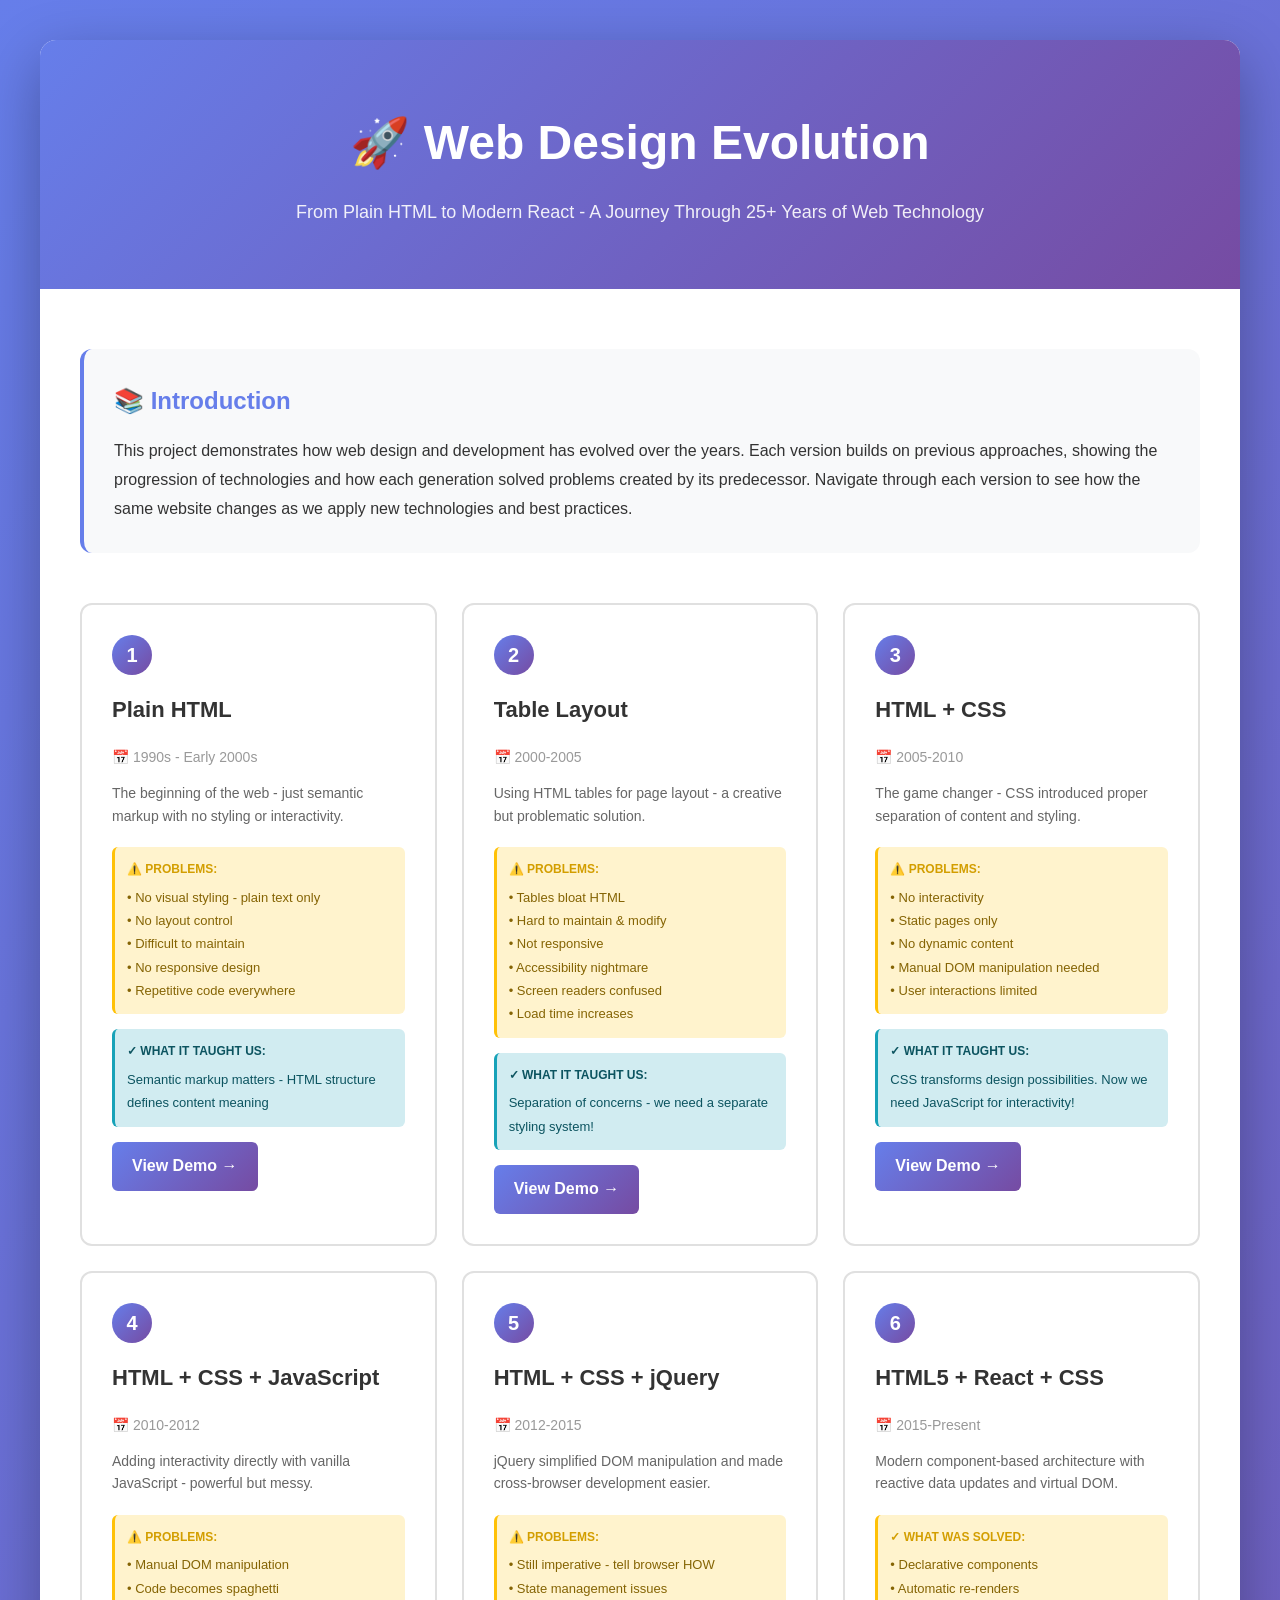
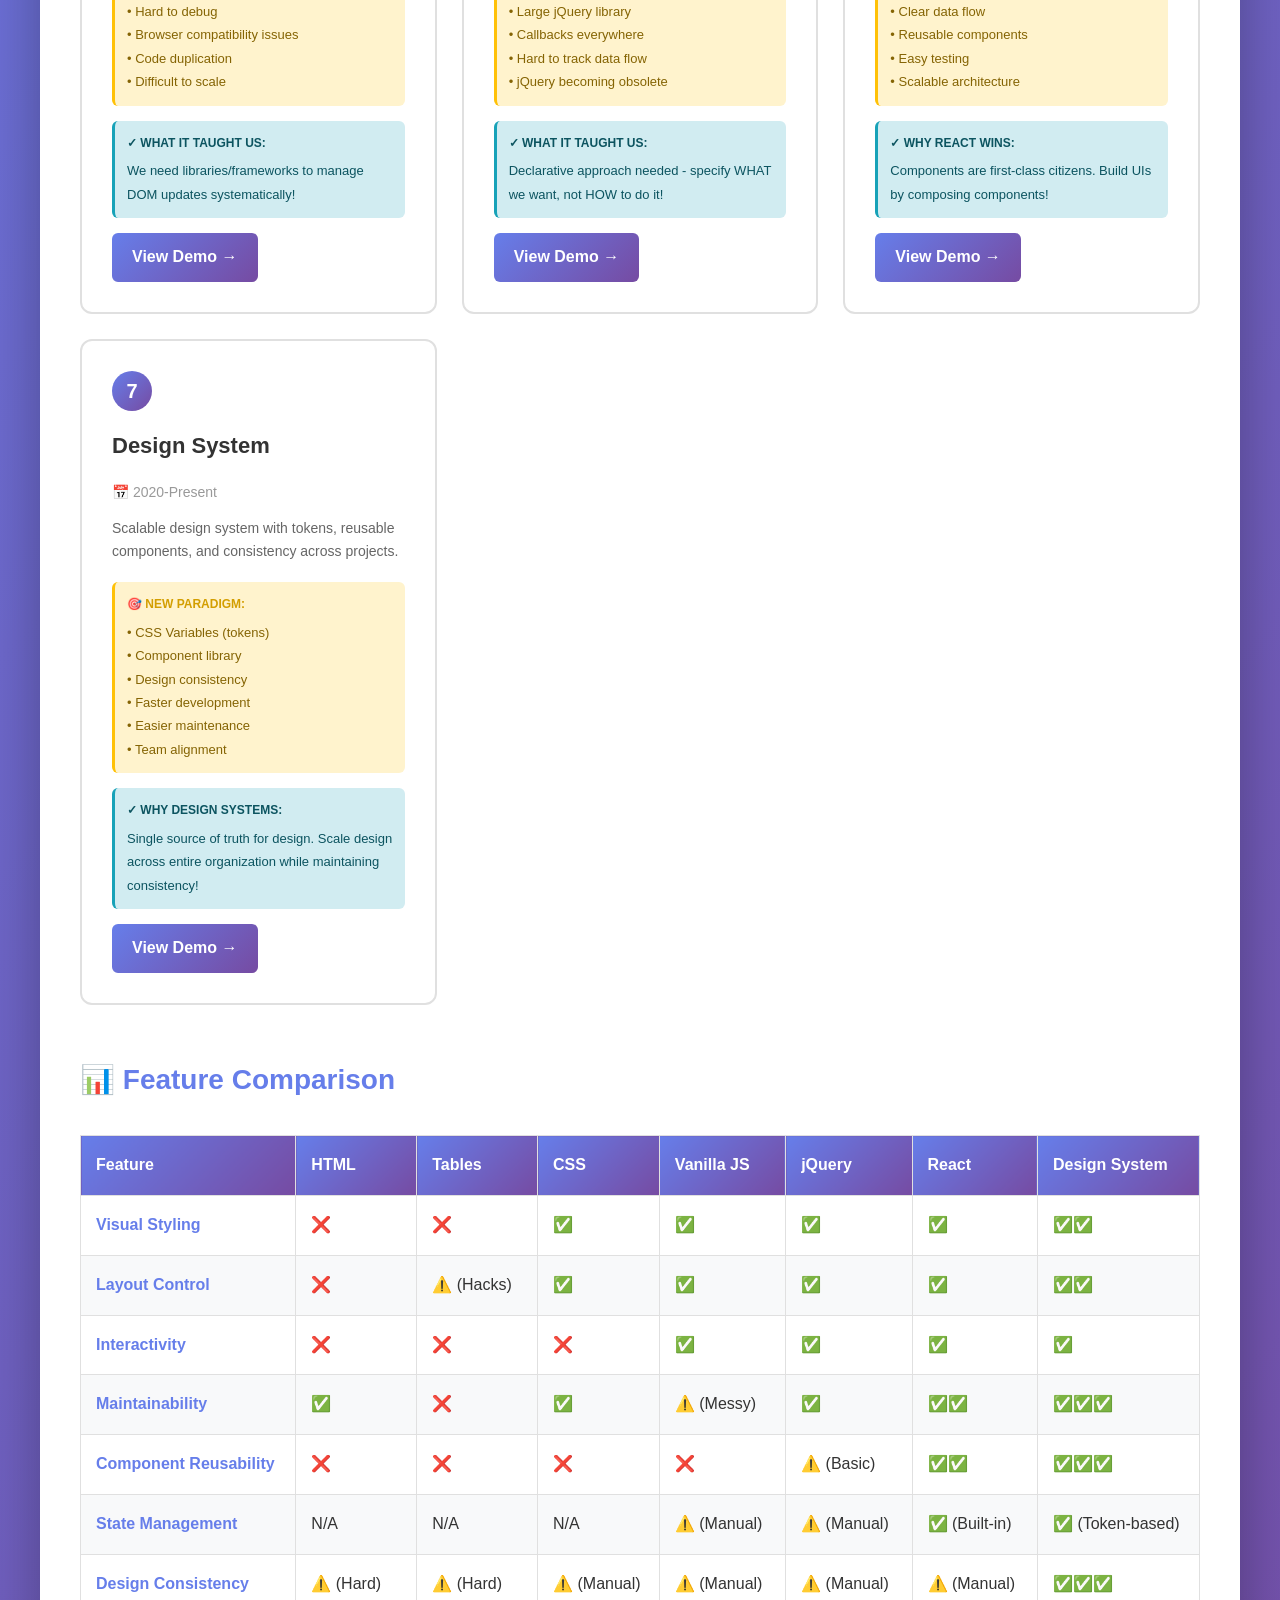
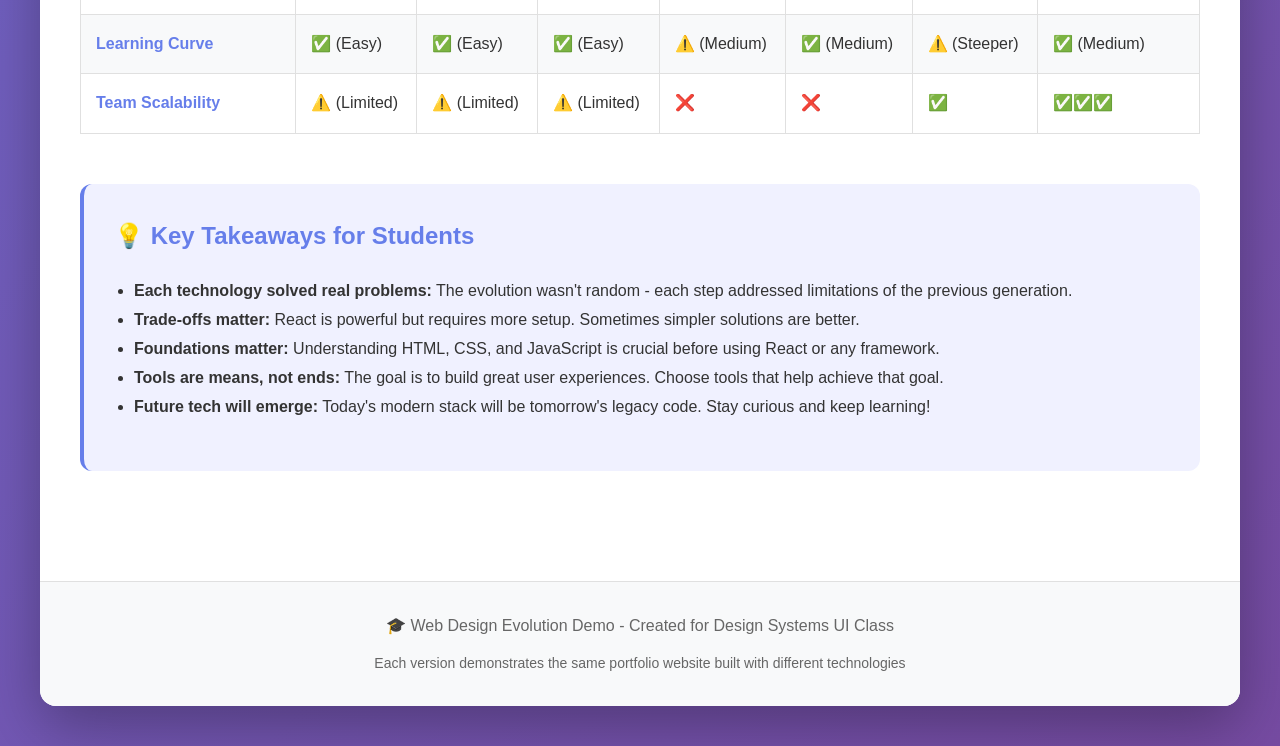
==== index.html @ edc9a47b "Remove submodules, add actual files" ====
<!DOCTYPE html>
<html>
<head>
  <meta charset="UTF-8">
  <meta name="viewport" content="width=device-width, initial-scale=1.0">
  <title>Web Design Evolution - From HTML to React</title>
  <style>
    * {
      margin: 0;
      padding: 0;
      box-sizing: border-box;
    }
    
    body {
      font-family: 'Segoe UI', Tahoma, Geneva, Verdana, sans-serif;
      line-height: 1.8;
      color: #333;
      background: linear-gradient(135deg, #667eea 0%, #764ba2 100%);
      min-height: 100vh;
      padding: 40px 20px;
    }

    .container {
      max-width: 1200px;
      margin: 0 auto;
      background: white;
      border-radius: 16px;
      box-shadow: 0 20px 60px rgba(0, 0, 0, 0.3);
      overflow: hidden;
    }

    header {
      background: linear-gradient(135deg, #667eea 0%, #764ba2 100%);
      color: white;
      padding: 60px 40px;
      text-align: center;
    }

    header h1 {
      font-size: 48px;
      margin-bottom: 10px;
    }

    header p {
      font-size: 18px;
      opacity: 0.9;
    }

    .content {
      padding: 60px 40px;
    }

    .intro {
      background: #f8f9fa;
      padding: 30px;
      border-radius: 12px;
      margin-bottom: 50px;
      border-left: 4px solid #667eea;
    }

    .intro h2 {
      color: #667eea;
      margin-bottom: 15px;
    }

    .evolution-grid {
      display: grid;
      grid-template-columns: repeat(auto-fit, minmax(280px, 1fr));
      gap: 25px;
      margin-bottom: 50px;
    }

    .evolution-card {
      background: white;
      border: 2px solid #e0e0e0;
      border-radius: 12px;
      padding: 30px;
      transition: all 0.3s cubic-bezier(0.4, 0, 0.2, 1);
      position: relative;
      overflow: hidden;
    }

    .evolution-card::before {
      content: '';
      position: absolute;
      top: 0;
      left: 0;
      right: 0;
      height: 4px;
      background: linear-gradient(90deg, #667eea, #764ba2);
      transform: scaleX(0);
      transform-origin: left;
      transition: transform 0.3s;
    }

    .evolution-card:hover {
      box-shadow: 0 12px 32px rgba(102, 126, 234, 0.2);
      transform: translateY(-8px);
      border-color: #667eea;
    }

    .evolution-card:hover::before {
      transform: scaleX(1);
    }

    .card-number {
      display: inline-block;
      background: linear-gradient(135deg, #667eea, #764ba2);
      color: white;
      width: 40px;
      height: 40px;
      border-radius: 50%;
      display: flex;
      align-items: center;
      justify-content: center;
      font-weight: bold;
      font-size: 20px;
      margin-bottom: 15px;
    }

    .card-title {
      font-size: 22px;
      font-weight: 600;
      color: #333;
      margin-bottom: 15px;
    }

    .card-year {
      font-size: 14px;
      color: #999;
      margin-bottom: 12px;
    }

    .card-description {
      font-size: 14px;
      color: #666;
      margin-bottom: 20px;
      line-height: 1.6;
    }

    .card-problems {
      background: #fff3cd;
      padding: 12px;
      border-radius: 6px;
      margin-bottom: 15px;
      border-left: 3px solid #ffc107;
    }

    .card-problems strong {
      color: #d39e00;
      display: block;
      margin-bottom: 5px;
      font-size: 12px;
      text-transform: uppercase;
    }

    .card-problems p {
      font-size: 13px;
      color: #856404;
      margin: 0;
    }

    .card-solutions {
      background: #d1ecf1;
      padding: 12px;
      border-radius: 6px;
      border-left: 3px solid #17a2b8;
    }

    .card-solutions strong {
      color: #0c5460;
      display: block;
      margin-bottom: 5px;
      font-size: 12px;
      text-transform: uppercase;
    }

    .card-solutions p {
      font-size: 13px;
      color: #0c5460;
      margin: 0;
    }

    .demo-link {
      display: inline-block;
      background: linear-gradient(135deg, #667eea, #764ba2);
      color: white;
      padding: 10px 20px;
      border-radius: 6px;
      text-decoration: none;
      font-weight: 600;
      margin-top: 15px;
      transition: all 0.3s;
    }

    .demo-link:hover {
      transform: translateX(5px);
      box-shadow: 0 4px 12px rgba(102, 126, 234, 0.3);
    }

    .timeline {
      position: relative;
      padding: 40px 0;
      margin-bottom: 50px;
    }

    .timeline::before {
      content: '';
      position: absolute;
      left: 50%;
      transform: translateX(-50%);
      width: 4px;
      height: 100%;
      background: linear-gradient(180deg, #667eea, #764ba2);
      opacity: 0.3;
    }

    .comparison-table {
      width: 100%;
      border-collapse: collapse;
      margin: 30px 0;
      background: white;
    }

    .comparison-table th,
    .comparison-table td {
      padding: 15px;
      text-align: left;
      border: 1px solid #e0e0e0;
    }

    .comparison-table th {
      background: linear-gradient(135deg, #667eea, #764ba2);
      color: white;
      font-weight: 600;
    }

    .comparison-table tr:nth-child(even) {
      background: #f8f9fa;
    }

    .comparison-table tr:hover {
      background: #f0f1ff;
    }

    .feature {
      font-weight: 600;
      color: #667eea;
    }

    footer {
      background: #f8f9fa;
      padding: 30px 40px;
      text-align: center;
      color: #666;
      border-top: 1px solid #e0e0e0;
    }

    @media (max-width: 768px) {
      header h1 {
        font-size: 32px;
      }

      .content {
        padding: 30px 20px;
      }

      .evolution-grid {
        grid-template-columns: 1fr;
      }

      .comparison-table th,
      .comparison-table td {
        padding: 10px;
        font-size: 13px;
      }
    }
  </style>
</head>
<body>
  <div class="container">
    <header>
      <h1>🚀 Web Design Evolution</h1>
      <p>From Plain HTML to Modern React - A Journey Through 25+ Years of Web Technology</p>
    </header>

    <div class="content">
      <div class="intro">
        <h2>📚 Introduction</h2>
        <p>This project demonstrates how web design and development has evolved over the years. Each version builds on previous approaches, showing the progression of technologies and how each generation solved problems created by its predecessor. Navigate through each version to see how the same website changes as we apply new technologies and best practices.</p>
      </div>

      <div class="evolution-grid">
        <!-- Version 1: HTML Only -->
        <div class="evolution-card">
          <div class="card-number">1</div>
          <div class="card-title">Plain HTML</div>
          <div class="card-year">📅 1990s - Early 2000s</div>
          <div class="card-description">The beginning of the web - just semantic markup with no styling or interactivity.</div>
          
          <div class="card-problems">
            <strong>⚠️ Problems:</strong>
            <p>• No visual styling - plain text only<br>• No layout control<br>• Difficult to maintain<br>• No responsive design<br>• Repetitive code everywhere</p>
          </div>

          <div class="card-solutions">
            <strong>✓ What It Taught Us:</strong>
            <p>Semantic markup matters - HTML structure defines content meaning</p>
          </div>

          <a href="01-html-only/index.html" class="demo-link">View Demo →</a>
        </div>

        <!-- Version 2: Table Layout -->
        <div class="evolution-card">
          <div class="card-number">2</div>
          <div class="card-title">Table Layout</div>
          <div class="card-year">📅 2000-2005</div>
          <div class="card-description">Using HTML tables for page layout - a creative but problematic solution.</div>
          
          <div class="card-problems">
            <strong>⚠️ Problems:</strong>
            <p>• Tables bloat HTML<br>• Hard to maintain & modify<br>• Not responsive<br>• Accessibility nightmare<br>• Screen readers confused<br>• Load time increases</p>
          </div>

          <div class="card-solutions">
            <strong>✓ What It Taught Us:</strong>
            <p>Separation of concerns - we need a separate styling system!</p>
          </div>

          <a href="02-table-layout/index.html" class="demo-link">View Demo →</a>
        </div>

        <!-- Version 3: CSS -->
        <div class="evolution-card">
          <div class="card-number">3</div>
          <div class="card-title">HTML + CSS</div>
          <div class="card-year">📅 2005-2010</div>
          <div class="card-description">The game changer - CSS introduced proper separation of content and styling.</div>
          
          <div class="card-problems">
            <strong>⚠️ Problems:</strong>
            <p>• No interactivity<br>• Static pages only<br>• No dynamic content<br>• Manual DOM manipulation needed<br>• User interactions limited</p>
          </div>

          <div class="card-solutions">
            <strong>✓ What It Taught Us:</strong>
            <p>CSS transforms design possibilities. Now we need JavaScript for interactivity!</p>
          </div>

          <a href="03-css/index.html" class="demo-link">View Demo →</a>
        </div>

        <!-- Version 4: Vanilla JavaScript -->
        <div class="evolution-card">
          <div class="card-number">4</div>
          <div class="card-title">HTML + CSS + JavaScript</div>
          <div class="card-year">📅 2010-2012</div>
          <div class="card-description">Adding interactivity directly with vanilla JavaScript - powerful but messy.</div>
          
          <div class="card-problems">
            <strong>⚠️ Problems:</strong>
            <p>• Manual DOM manipulation<br>• Code becomes spaghetti<br>• Hard to debug<br>• Browser compatibility issues<br>• Code duplication<br>• Difficult to scale</p>
          </div>

          <div class="card-solutions">
            <strong>✓ What It Taught Us:</strong>
            <p>We need libraries/frameworks to manage DOM updates systematically!</p>
          </div>

          <a href="04-javascript/index.html" class="demo-link">View Demo →</a>
        </div>

        <!-- Version 5: jQuery -->
        <div class="evolution-card">
          <div class="card-number">5</div>
          <div class="card-title">HTML + CSS + jQuery</div>
          <div class="card-year">📅 2012-2015</div>
          <div class="card-description">jQuery simplified DOM manipulation and made cross-browser development easier.</div>
          
          <div class="card-problems">
            <strong>⚠️ Problems:</strong>
            <p>• Still imperative - tell browser HOW<br>• State management issues<br>• Large jQuery library<br>• Callbacks everywhere<br>• Hard to track data flow<br>• jQuery becoming obsolete</p>
          </div>

          <div class="card-solutions">
            <strong>✓ What It Taught Us:</strong>
            <p>Declarative approach needed - specify WHAT we want, not HOW to do it!</p>
          </div>

          <a href="05-jquery/index.html" class="demo-link">View Demo →</a>
        </div>

        <!-- Version 6: React -->
        <div class="evolution-card">
          <div class="card-number">6</div>
          <div class="card-title">HTML5 + React + CSS</div>
          <div class="card-year">📅 2015-Present</div>
          <div class="card-description">Modern component-based architecture with reactive data updates and virtual DOM.</div>
          
          <div class="card-problems">
            <strong>✓ What Was Solved:</strong>
            <p>• Declarative components<br>• Automatic re-renders<br>• Clear data flow<br>• Reusable components<br>• Easy testing<br>• Scalable architecture</p>
          </div>

          <div class="card-solutions">
            <strong>✓ Why React Wins:</strong>
            <p>Components are first-class citizens. Build UIs by composing components!</p>
          </div>

          <a href="06-react/index.html" class="demo-link">View Demo →</a>
        </div>

        <!-- Version 7: Design System -->
        <div class="evolution-card">
          <div class="card-number">7</div>
          <div class="card-title">Design System</div>
          <div class="card-year">📅 2020-Present</div>
          <div class="card-description">Scalable design system with tokens, reusable components, and consistency across projects.</div>
          
          <div class="card-problems">
            <strong>🎯 New Paradigm:</strong>
            <p>• CSS Variables (tokens)<br>• Component library<br>• Design consistency<br>• Faster development<br>• Easier maintenance<br>• Team alignment</p>
          </div>

          <div class="card-solutions">
            <strong>✓ Why Design Systems:</strong>
            <p>Single source of truth for design. Scale design across entire organization while maintaining consistency!</p>
          </div>

          <a href="07-design-system/index.html" class="demo-link">View Demo →</a>
        </div>
      </div>

      <h2 style="color: #667eea; margin: 50px 0 30px 0; font-size: 28px;">📊 Feature Comparison</h2>
      <table class="comparison-table">
        <thead>
          <tr>
            <th>Feature</th>
            <th>HTML</th>
            <th>Tables</th>
            <th>CSS</th>
            <th>Vanilla JS</th>
            <th>jQuery</th>
            <th>React</th>
            <th>Design System</th>
          </tr>
        </thead>
        <tbody>
          <tr>
            <td class="feature">Visual Styling</td>
            <td>❌</td>
            <td>❌</td>
            <td>✅</td>
            <td>✅</td>
            <td>✅</td>
            <td>✅</td>
            <td>✅✅</td>
          </tr>
          <tr>
            <td class="feature">Layout Control</td>
            <td>❌</td>
            <td>⚠️ (Hacks)</td>
            <td>✅</td>
            <td>✅</td>
            <td>✅</td>
            <td>✅</td>
            <td>✅✅</td>
          </tr>
          <tr>
            <td class="feature">Interactivity</td>
            <td>❌</td>
            <td>❌</td>
            <td>❌</td>
            <td>✅</td>
            <td>✅</td>
            <td>✅</td>
            <td>✅</td>
          </tr>
          <tr>
            <td class="feature">Maintainability</td>
            <td>✅</td>
            <td>❌</td>
            <td>✅</td>
            <td>⚠️ (Messy)</td>
            <td>✅</td>
            <td>✅✅</td>
            <td>✅✅✅</td>
          </tr>
          <tr>
            <td class="feature">Component Reusability</td>
            <td>❌</td>
            <td>❌</td>
            <td>❌</td>
            <td>❌</td>
            <td>⚠️ (Basic)</td>
            <td>✅✅</td>
            <td>✅✅✅</td>
          </tr>
          <tr>
            <td class="feature">State Management</td>
            <td>N/A</td>
            <td>N/A</td>
            <td>N/A</td>
            <td>⚠️ (Manual)</td>
            <td>⚠️ (Manual)</td>
            <td>✅ (Built-in)</td>
            <td>✅ (Token-based)</td>
          </tr>
          <tr>
            <td class="feature">Design Consistency</td>
            <td>⚠️ (Hard)</td>
            <td>⚠️ (Hard)</td>
            <td>⚠️ (Manual)</td>
            <td>⚠️ (Manual)</td>
            <td>⚠️ (Manual)</td>
            <td>⚠️ (Manual)</td>
            <td>✅✅✅</td>
          </tr>
          <tr>
            <td class="feature">Learning Curve</td>
            <td>✅ (Easy)</td>
            <td>✅ (Easy)</td>
            <td>✅ (Easy)</td>
            <td>⚠️ (Medium)</td>
            <td>✅ (Medium)</td>
            <td>⚠️ (Steeper)</td>
            <td>✅ (Medium)</td>
          </tr>
          <tr>
            <td class="feature">Team Scalability</td>
            <td>⚠️ (Limited)</td>
            <td>⚠️ (Limited)</td>
            <td>⚠️ (Limited)</td>
            <td>❌</td>
            <td>❌</td>
            <td>✅</td>
            <td>✅✅✅</td>
          </tr>
        </tbody>
      </table>

      <div style="background: #f0f1ff; padding: 30px; border-radius: 12px; margin: 50px 0; border-left: 4px solid #667eea;">
        <h2 style="color: #667eea; margin-top: 0;">💡 Key Takeaways for Students</h2>
        <ul style="margin: 20px 0; padding-left: 20px;">
          <li><strong>Each technology solved real problems:</strong> The evolution wasn't random - each step addressed limitations of the previous generation.</li>
          <li><strong>Trade-offs matter:</strong> React is powerful but requires more setup. Sometimes simpler solutions are better.</li>
          <li><strong>Foundations matter:</strong> Understanding HTML, CSS, and JavaScript is crucial before using React or any framework.</li>
          <li><strong>Tools are means, not ends:</strong> The goal is to build great user experiences. Choose tools that help achieve that goal.</li>
          <li><strong>Future tech will emerge:</strong> Today's modern stack will be tomorrow's legacy code. Stay curious and keep learning!</li>
        </ul>
      </div>
    </div>

    <footer>
      <p>🎓 Web Design Evolution Demo - Created for Design Systems UI Class</p>
      <p style="margin-top: 10px; font-size: 14px;">Each version demonstrates the same portfolio website built with different technologies</p>
    </footer>
  </div>
</body>
</html>
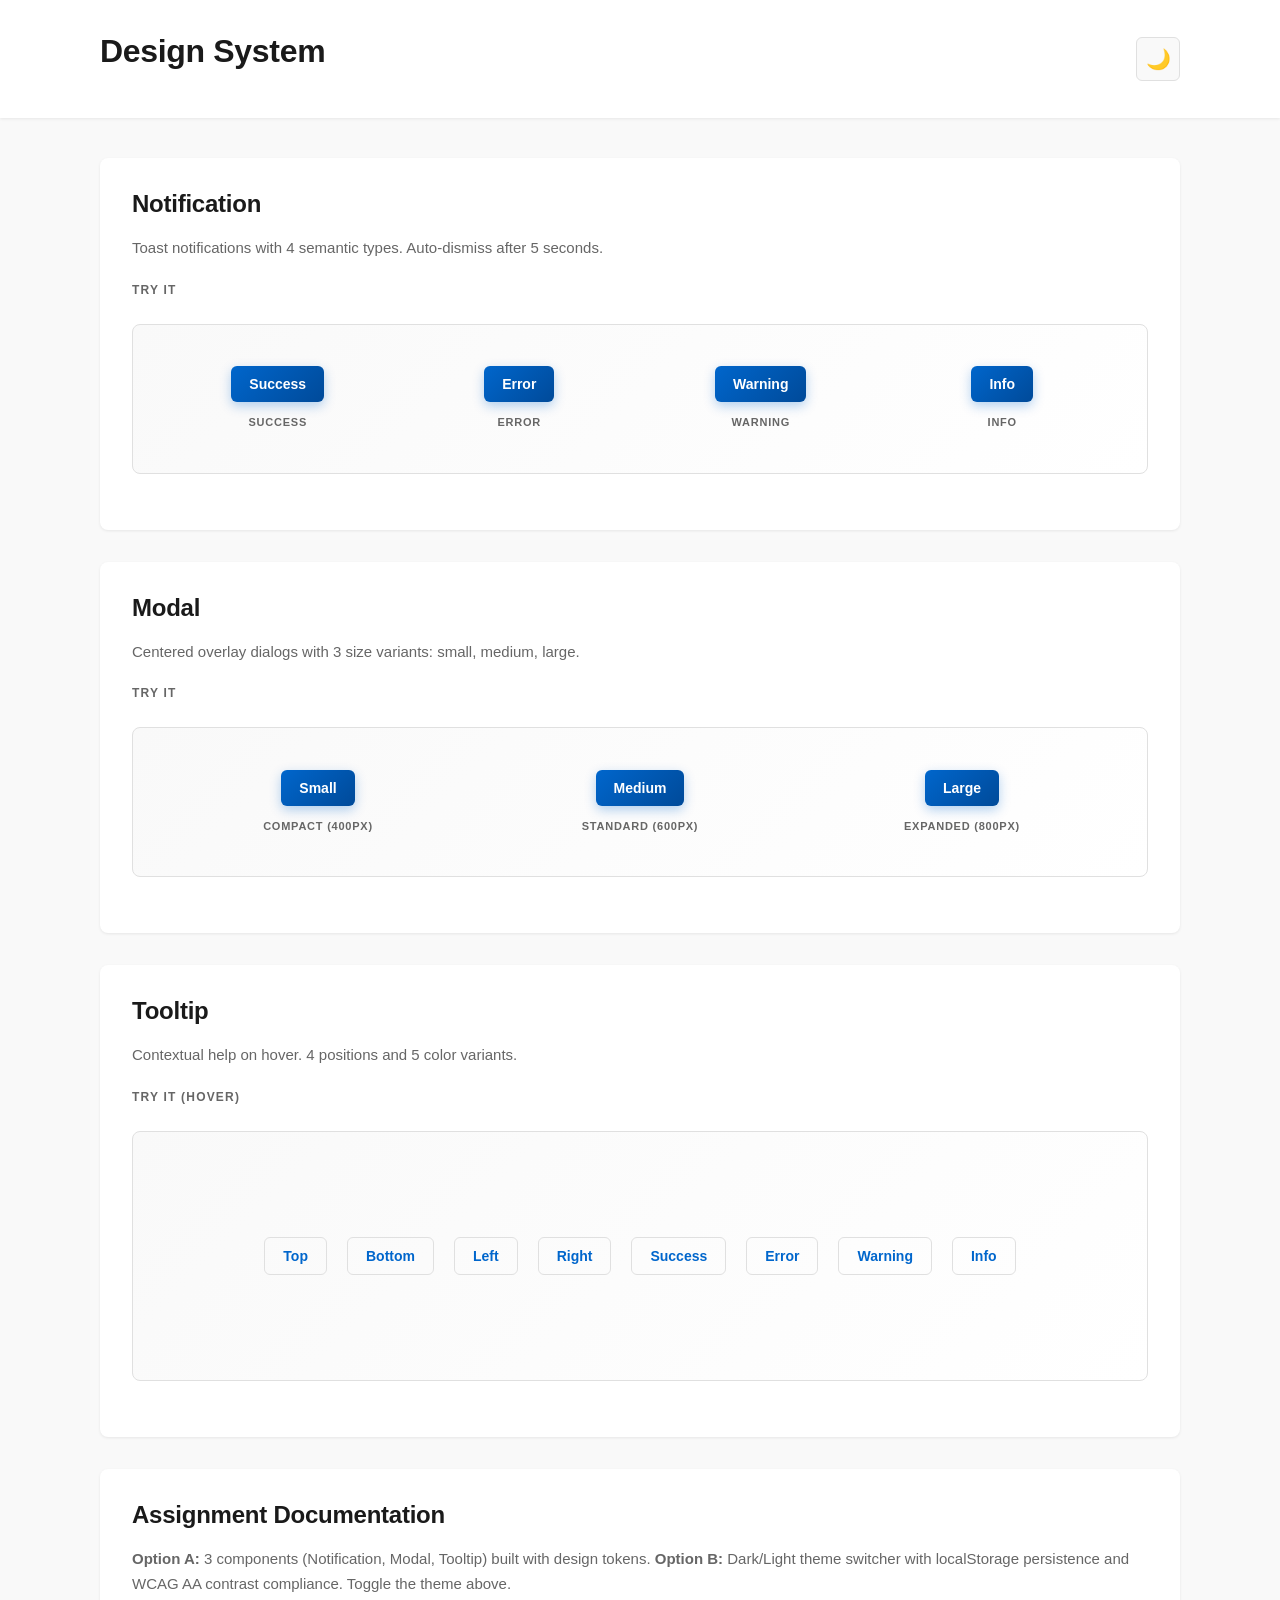
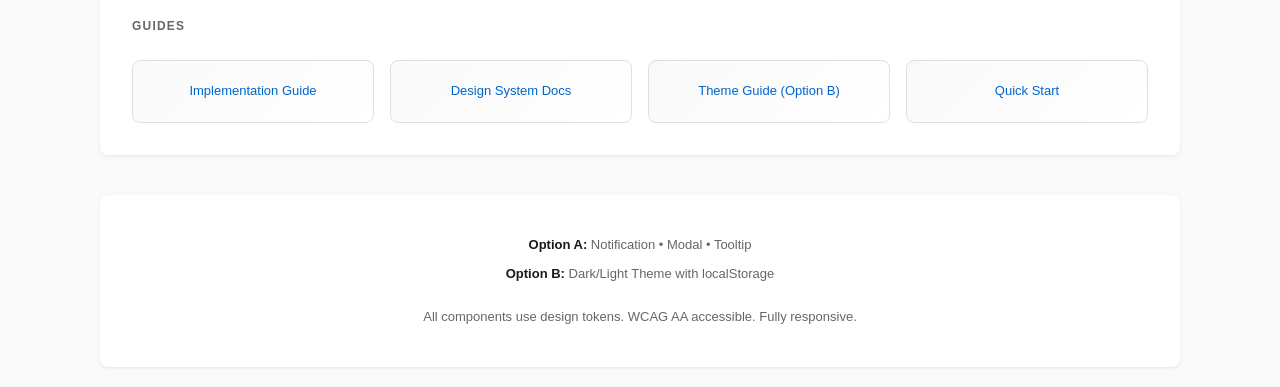
==== commit 5639223a: "Redirect to intermediate index.html" ====
--- a/index.html
+++ b/index.html
@@ -3,31 +3,57 @@
 <head>
   <meta charset="UTF-8">
   <meta name="viewport" content="width=device-width, initial-scale=1.0">
-  <title>Web Design Evolution - From HTML to React</title>
+  <meta http-equiv="refresh" content="0;url=assignments/02-intermediate/index.html">
+  <title>Redirecting to Design System...</title>
   <style>
-    * {
+    body {
+      font-family: -apple-system, BlinkMacSystemFont, "Segoe UI", Roboto, sans-serif;
+      display: flex;
+      align-items: center;
+      justify-content: center;
+      min-height: 100vh;
       margin: 0;
-      padding: 0;
-      box-sizing: border-box;
-    }
-    
-    body {
-      font-family: 'Segoe UI', Tahoma, Geneva, Verdana, sans-serif;
-      line-height: 1.8;
-      color: #333;
       background: linear-gradient(135deg, #667eea 0%, #764ba2 100%);
-      min-height: 100vh;
-      padding: 40px 20px;
-    }
-
+    }
     .container {
-      max-width: 1200px;
-      margin: 0 auto;
+      text-align: center;
       background: white;
+      padding: 40px;
       border-radius: 16px;
-      box-shadow: 0 20px 60px rgba(0, 0, 0, 0.3);
-      overflow: hidden;
-    }
+      box-shadow: 0 10px 40px rgba(0, 0, 0, 0.2);
+    }
+    h1 {
+      color: #667eea;
+      margin: 0 0 10px 0;
+    }
+    p {
+      color: #666;
+      margin: 10px 0;
+    }
+    a {
+      display: inline-block;
+      margin-top: 20px;
+      padding: 12px 24px;
+      background: linear-gradient(135deg, #667eea, #764ba2);
+      color: white;
+      text-decoration: none;
+      border-radius: 8px;
+      transition: transform 0.3s;
+    }
+    a:hover {
+      transform: translateY(-2px);
+    }
+  </style>
+</head>
+<body>
+  <div class="container">
+    <h1>🚀 Redirecting...</h1>
+    <p>Loading Design System - Option A & Option B</p>
+    <p style="font-size: 14px; color: #999;">If you're not redirected automatically, <a href="assignments/02-intermediate/index.html">click here</a></p>
+  </div>
+</body>
+</html>
+
 
     header {
       background: linear-gradient(135deg, #667eea 0%, #764ba2 100%);
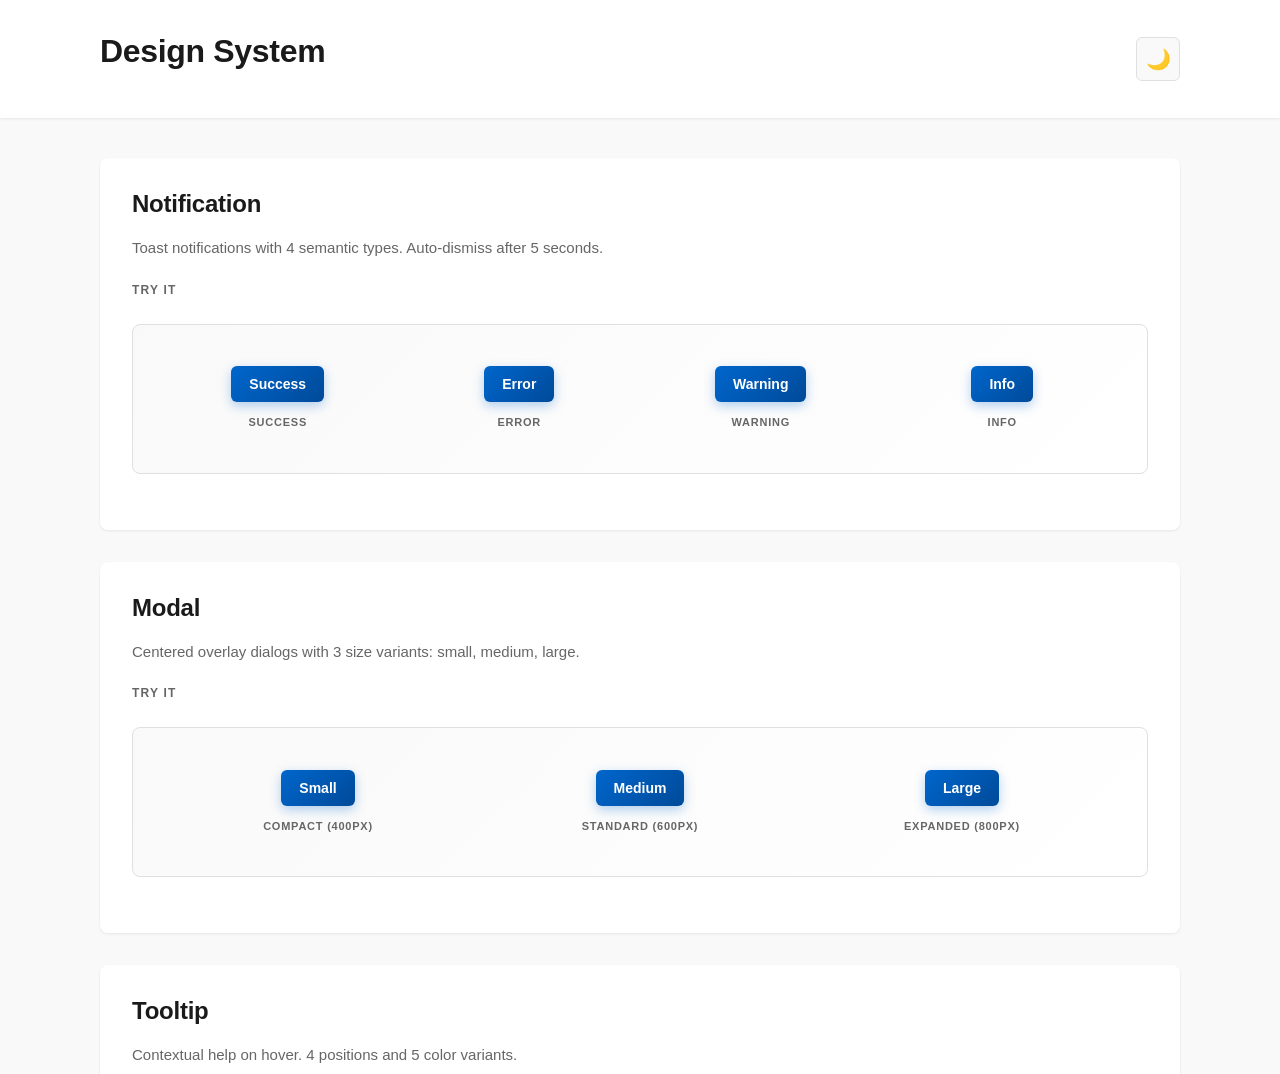
==== commit a3b68a20: "Upgrade part 1 of assignemnet" ====
--- a/index.html
+++ b/index.html
@@ -54,19 +54,6 @@
 </body>
 </html>
 
-
-    header {
-      background: linear-gradient(135deg, #667eea 0%, #764ba2 100%);
-      color: white;
-      padding: 60px 40px;
-      text-align: center;
-    }
-
-    header h1 {
-      font-size: 48px;
-      margin-bottom: 10px;
-    }
-
     header p {
       font-size: 18px;
       opacity: 0.9;
